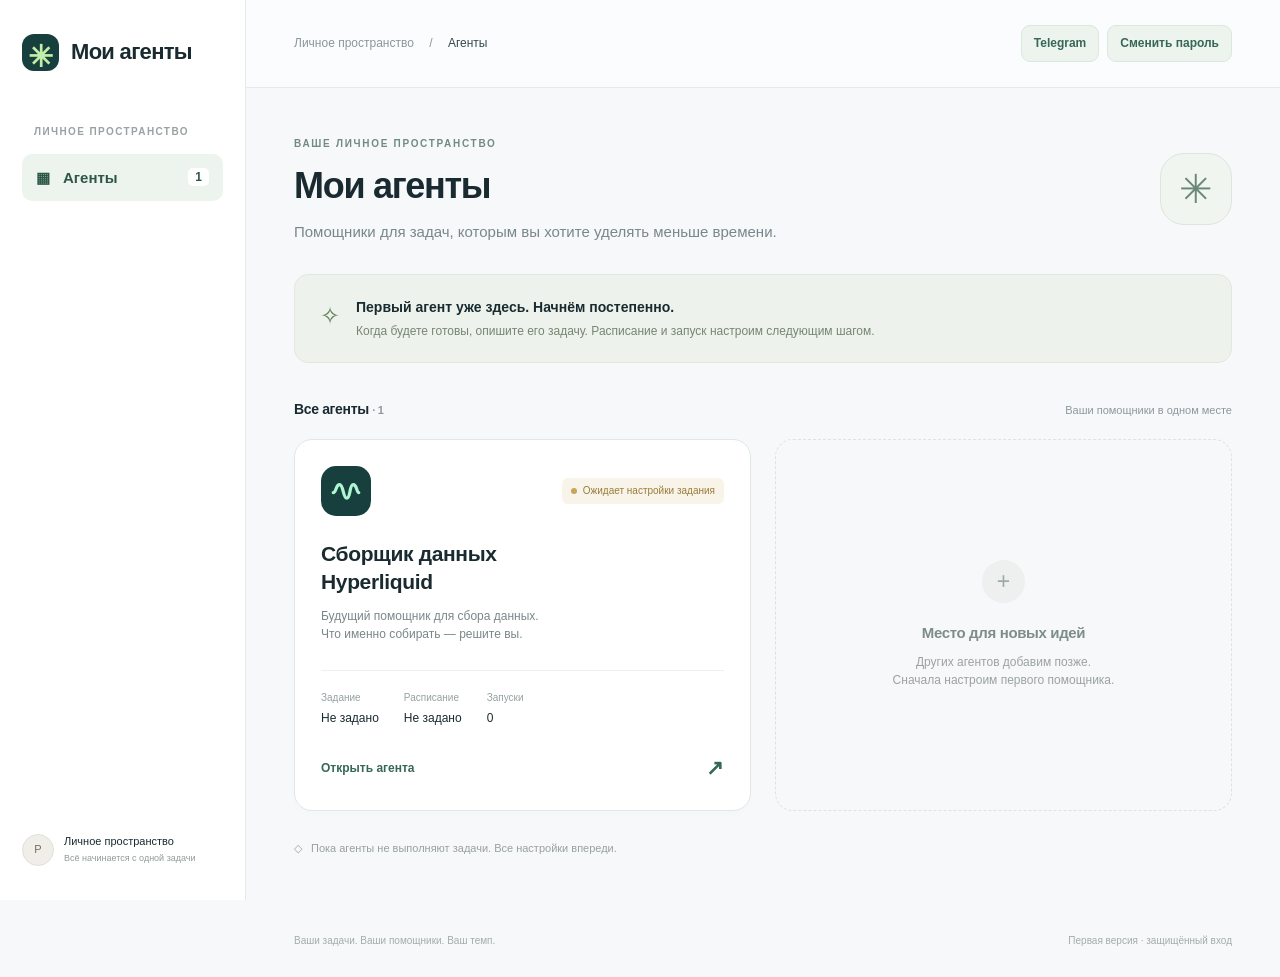
==== work/publish/index.html @ cce95d67 "Initial safe snapshot of my-agents" ====
<!doctype html>
<html lang="ru">
<head><meta charset="utf-8"><meta name="viewport" content="width=device-width,initial-scale=1"><title>Мои агенты</title><link rel="stylesheet" href="style.css"></head>
<body>
<aside class="sidebar"><a class="brand" href="#"><span class="brand-icon">✳</span> Мои агенты</a><div class="space-label">ЛИЧНОЕ ПРОСТРАНСТВО</div><a class="nav active" href="#"><span>▦</span> Агенты <b>1</b></a><div class="sidebar-bottom"><span class="avatar">Р</span><div>Личное пространство<small>Всё начинается с одной задачи</small></div></div></aside>
<div class="workspace"><header><div class="breadcrumb">Личное пространство <span>/</span> <a href="#">Агенты</a><span id="crumb"></span></div><div class="header-actions"><a class="account-link" href="/telegram">Telegram</a><a class="account-link" href="/account">Сменить пароль</a></div></header>
<main id="main"></main><footer>Ваши задачи. Ваши помощники. Ваш темп.<span>Первая версия · защищённый вход</span></footer></div>
<div id="toast" role="status"></div>
<script src="app.js"></script></body></html>
---- work/publish/style.css ----
*{box-sizing:border-box}body{margin:0;background:#f7f8fa;color:#192b30;font:15px/1.55 -apple-system,BlinkMacSystemFont,"Segoe UI",sans-serif}a{color:inherit;text-decoration:none}button,textarea{font:inherit}button,a,textarea{outline-offset:5px}button{cursor:pointer}.sidebar{position:fixed;inset:0 auto 0 0;width:246px;background:#fff;border-right:1px solid #e6e9ea;padding:34px 22px;display:flex;flex-direction:column}.brand{display:flex;align-items:center;gap:12px;font-size:22px;font-weight:750;letter-spacing:-.7px}.brand-icon{width:37px;height:37px;border-radius:12px;background:#173f3d;color:#c2eeaa;display:grid;place-items:center;font-size:30px}.space-label{font-size:10px;font-weight:700;letter-spacing:1.4px;color:#98a1a3;margin:53px 12px 14px}.nav{padding:12px 14px;border-radius:10px;display:flex;gap:13px;align-items:center}.nav.active{background:#edf4ee;color:#2e5748;font-weight:600}.nav b{margin-left:auto;background:#fff;font-size:12px;padding:0 7px;border-radius:5px}.sidebar-bottom{margin-top:auto;display:flex;gap:10px;font-size:11px;align-items:center}.sidebar-bottom small{display:block;color:#919a9c;font-size:9px;margin-top:2px}.avatar{background:#f0eee8;border:1px solid #e2e0d8;border-radius:50%;height:32px;width:32px;display:grid;place-items:center;color:#776d59}.workspace{margin-left:246px;min-height:100vh;display:flex;flex-direction:column}header{height:88px;border-bottom:1px solid #e6e9ea;display:flex;align-items:center;justify-content:space-between;padding:0 48px;background:#ffffff99}.breadcrumb{font-size:12px;color:#8b9699}.breadcrumb span{padding:0 12px}.breadcrumb a{color:#34494c}.preview{font-size:11px;background:#fff;border:1px solid #dfe5e3;border-radius:20px;padding:6px 12px;display:flex;align-items:center;gap:6px;color:#60716d}i{width:6px;height:6px;border-radius:50%;background:#839a88;display:inline-block}main{padding:48px;max-width:1320px;width:100%;margin:auto;flex:1}h1{font-size:36px;line-height:1.2;letter-spacing:-1.3px;margin:0 0 13px;font-weight:700}h2{font-size:19px;letter-spacing:-.35px;margin:0}p{color:#7a878a;margin:0}.hero{display:flex;justify-content:space-between;gap:24px;align-items:center}.eyebrow{font-size:10px;letter-spacing:1.7px;font-weight:700;color:#718b80;margin-bottom:12px}.hero-symbol{width:72px;height:72px;display:grid;place-items:center;border:1px solid #dce5df;border-radius:24px;color:#698879;background:#f0f5ef;font-size:40px}.intro{margin:31px 0 36px;display:flex;gap:16px;padding:22px 25px;background:#edf3ec;border:1px solid #e1e9de;border-radius:14px}.intro .star{color:#627f59;font-size:24px}.intro strong{font-size:14px;font-weight:600;display:block;margin-bottom:3px}.intro p{font-size:12px;color:#778572}.section-label{display:flex;align-items:center;justify-content:space-between;margin-bottom:18px}.section-label h2{font-size:14px;font-weight:650}.section-label span{font-size:11px;color:#8c989b}.grid{display:grid;grid-template-columns:repeat(2,minmax(0,1fr));gap:24px}.agent-card{display:block;background:#fff;border:1px solid #e1e7e5;border-radius:18px;padding:26px;box-shadow:0 4px 10px #20362b03;transition:.18s}.agent-card:hover{transform:translateY(-3px);border-color:#a5bcb0;box-shadow:0 8px 25px #20362b09}.card-top{display:flex;align-items:center;justify-content:space-between;margin-bottom:24px}.agent-icon{width:50px;height:50px;border-radius:15px;background:#173f3d;color:#aef6d1;display:grid;place-items:center}.agent-icon svg{width:32px;height:32px}.badge{font-size:10px;display:inline-flex;align-items:center;gap:6px;padding:5px 9px;background:#f8f4e9;color:#9b7c3a;border-radius:6px}.badge i{background:#c9a45a}.agent-card h2{max-width:260px;line-height:1.35;margin-bottom:10px;font-size:21px}.agent-card p{font-size:12px;max-width:290px}.meta{display:flex;gap:25px;border-top:1px solid #edf0ef;margin-top:26px;padding-top:19px}.meta div{font-size:12px}.meta small{color:#96a0a2;display:block;font-size:10px;margin-bottom:4px}.card-bottom{display:flex;align-items:center;justify-content:space-between;margin-top:24px;color:#376756;font-size:12px;font-weight:600}.arrow{font-size:21px}.next-card{border:1px dashed #dce3e0;border-radius:18px;padding:40px;display:flex;align-items:center;justify-content:center;text-align:center;min-height:310px}.next-card .plus{width:43px;height:43px;border-radius:50%;background:#edf0ef;color:#9eaaa6;display:grid;place-items:center;margin:0 auto 18px;font-size:23px}.next-card h2{font-size:15px;color:#7e8d87;margin-bottom:8px}.next-card p{font-size:12px;max-width:230px;color:#9aa39f}.bottom-note{margin-top:29px;font-size:11px;color:#97a19f;display:flex;gap:9px}footer{padding:28px 48px;color:#a3acab;font-size:10px;display:flex;justify-content:space-between;gap:16px}.back{display:inline-block;font-size:12px;color:#6f837b;margin-bottom:27px}.detail-title{display:flex;gap:18px;align-items:center}.detail-title h1{font-size:30px;max-width:560px}.detail-title .agent-icon{flex-shrink:0;width:60px;height:60px}.detail-status{margin-top:18px;display:flex;gap:15px;align-items:center;flex-wrap:wrap}.detail-status p{font-size:12px}.tabs{display:flex;gap:28px;border-bottom:1px solid #dfe5e2;margin:35px 0 25px;overflow:auto}.tabs button{border:0;background:none;padding:0 0 14px;white-space:nowrap;color:#8b9691;font-size:13px}.tabs button.selected{color:#28543f;border-bottom:2px solid #28543f;font-weight:600}.panel{padding:30px;background:#fff;border:1px solid #e2e7e4;border-radius:16px}.panel p{font-size:13px;margin-top:8px}.panel label{display:block;font-size:12px;margin:24px 0 8px;font-weight:600}textarea{resize:vertical;width:100%;min-height:150px;border:1px solid #dce4df;border-radius:10px;padding:15px;background:#fcfdfc;color:#293f36}textarea::placeholder{color:#a1aaa5}.actions{display:flex;align-items:center;gap:12px;margin-top:19px;flex-wrap:wrap}.btn{padding:11px 18px;border:0;border-radius:9px;background:#244e40;color:white;font-size:12px;font-weight:600}.btn:disabled{background:#edf0ed;color:#a0aaa3;cursor:not-allowed}.hint{font-size:11px!important;color:#9aa49e!important}.empty{text-align:center;padding:46px 20px}.empty-symbol{font-size:28px;color:#85a18e;margin-bottom:16px}.empty h2{font-size:19px}.empty p{max-width:430px;margin:10px auto 0}.storage{font-size:10px;color:#9ba59f;margin-top:14px}#toast{position:fixed;bottom:26px;left:50%;transform:translateX(-50%);padding:13px 22px;background:#254f41;color:white;font-size:13px;border-radius:10px;box-shadow:0 5px 30px #0002;display:none}
@media(min-width:1500px){main{padding-top:65px}}@media(max-width:1050px){.sidebar{width:205px;padding:30px 17px}.workspace{margin-left:205px}main{padding:32px}header{padding:0 32px}.grid{gap:16px}.agent-card{padding:21px}.badge{font-size:9px}.card-top{gap:8px}.next-card{padding:25px}footer{padding:25px 32px}.brand{font-size:20px}}@media(max-width:760px){.sidebar{position:static;width:auto;padding:18px 22px;border-right:0;border-bottom:1px solid #e6e9ea}.brand{font-size:20px}.brand-icon{height:32px;width:32px;font-size:25px}.space-label,.nav,.sidebar-bottom{display:none}.workspace{margin:0;min-height:calc(100vh - 69px)}header{height:58px;padding:0 22px}.breadcrumb{font-size:10px}.breadcrumb span{padding:0 6px}.preview{font-size:9px;padding:4px 8px}main{padding:30px 22px}h1{font-size:31px}.hero p{font-size:13px}.hero-symbol{display:none}.intro{margin:25px 0 28px;padding:18px;gap:12px}.intro p{font-size:11px}.grid{grid-template-columns:1fr}.agent-card{padding:24px}.agent-card h2{font-size:22px}.badge{font-size:10px}.next-card{min-height:180px;padding:25px}.next-card .plus{margin-bottom:10px;height:32px;width:32px}.bottom-note{font-size:10px}footer{padding:20px 22px;flex-direction:column;gap:5px}.detail-title h1{font-size:25px;letter-spacing:-.6px}.detail-title{align-items:flex-start;gap:12px}.detail-title .agent-icon{width:45px;height:45px;border-radius:12px}.panel{padding:22px}.tabs{gap:23px}.tabs button{font-size:12px}.detail-status{gap:9px}.empty{padding:30px 0}}

.account-link{font-size:12px;color:#376756;background:#edf4ee;border:1px solid #dbe8de;border-radius:9px;padding:8px 12px;font-weight:600;white-space:nowrap}.account-link:hover{background:#e1eee4}@media(max-width:760px){.account-link{font-size:10px;padding:6px 8px}}

.header-actions{display:flex;gap:8px;align-items:center}@media(max-width:760px){.header-actions{gap:4px}.account-link{font-size:9px;padding:5px 6px}}
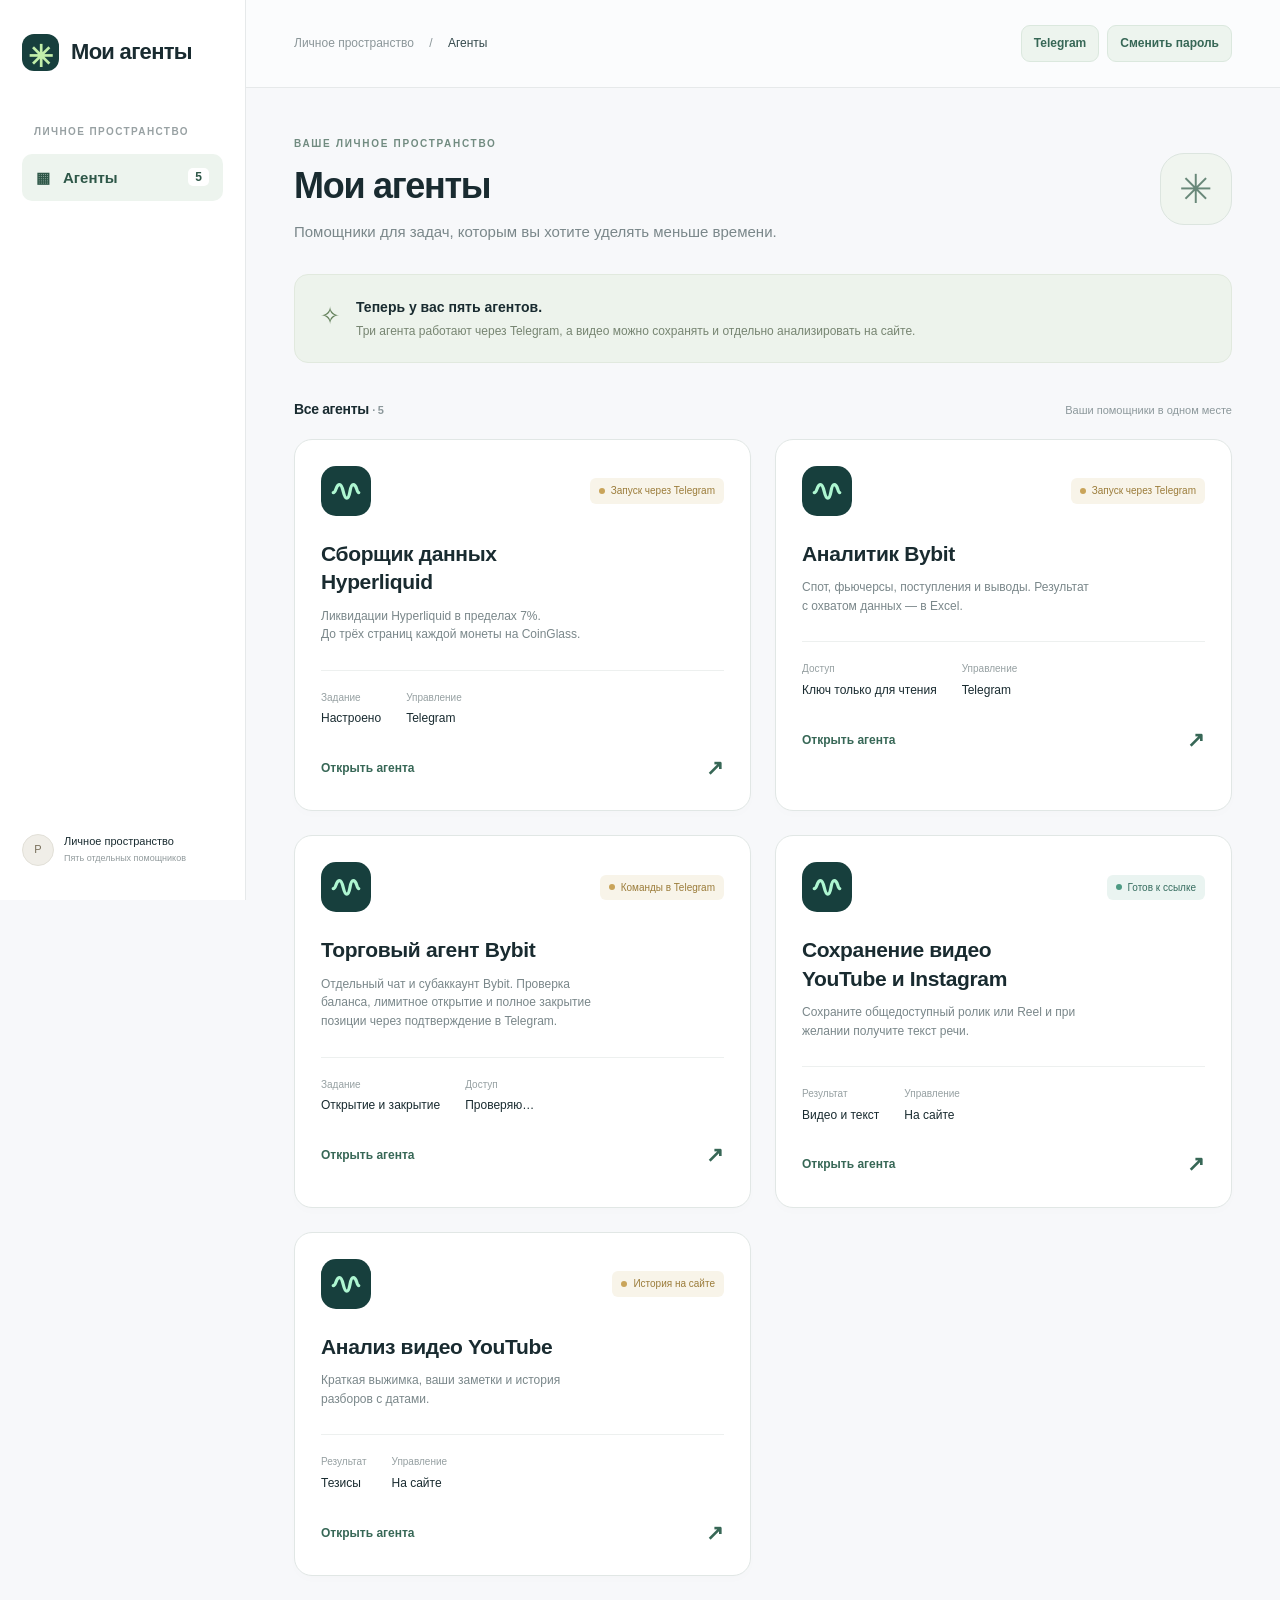
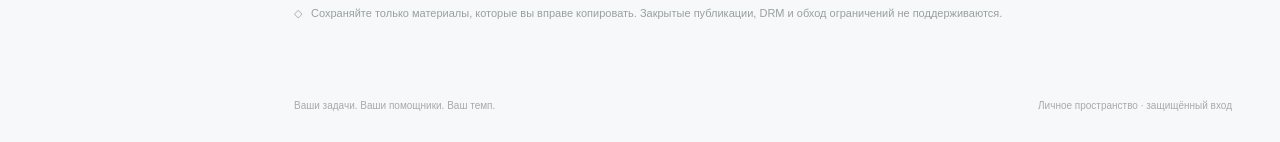
==== commit 76c7ec8a: "агент аналитик ютуба" ====
--- a/work/publish/index.html
+++ b/work/publish/index.html
@@ -1,9 +1,9 @@
 <!doctype html>
 <html lang="ru">
-<head><meta charset="utf-8"><meta name="viewport" content="width=device-width,initial-scale=1"><title>Мои агенты</title><link rel="stylesheet" href="style.css"></head>
+<head><meta charset="utf-8"><meta name="viewport" content="width=device-width,initial-scale=1"><title>Мои агенты</title><link rel="stylesheet" href="style.css?v=ai-summary-2"></head>
 <body>
-<aside class="sidebar"><a class="brand" href="#"><span class="brand-icon">✳</span> Мои агенты</a><div class="space-label">ЛИЧНОЕ ПРОСТРАНСТВО</div><a class="nav active" href="#"><span>▦</span> Агенты <b>1</b></a><div class="sidebar-bottom"><span class="avatar">Р</span><div>Личное пространство<small>Всё начинается с одной задачи</small></div></div></aside>
+<aside class="sidebar"><a class="brand" href="#"><span class="brand-icon">✳</span> Мои агенты</a><div class="space-label">ЛИЧНОЕ ПРОСТРАНСТВО</div><a class="nav active" href="#"><span>▦</span> Агенты <b>5</b></a><div class="sidebar-bottom"><span class="avatar">Р</span><div>Личное пространство<small>Пять отдельных помощников</small></div></div></aside>
 <div class="workspace"><header><div class="breadcrumb">Личное пространство <span>/</span> <a href="#">Агенты</a><span id="crumb"></span></div><div class="header-actions"><a class="account-link" href="/telegram">Telegram</a><a class="account-link" href="/account">Сменить пароль</a></div></header>
-<main id="main"></main><footer>Ваши задачи. Ваши помощники. Ваш темп.<span>Первая версия · защищённый вход</span></footer></div>
+<main id="main"></main><footer>Ваши задачи. Ваши помощники. Ваш темп.<span>Личное пространство · защищённый вход</span></footer></div>
 <div id="toast" role="status"></div>
-<script src="app.js"></script></body></html>
+<script src="app.js?v=ai-summary-3"></script></body></html>
--- a/work/publish/style.css
+++ b/work/publish/style.css
@@ -4,3 +4,12 @@
 .account-link{font-size:12px;color:#376756;background:#edf4ee;border:1px solid #dbe8de;border-radius:9px;padding:8px 12px;font-weight:600;white-space:nowrap}.account-link:hover{background:#e1eee4}@media(max-width:760px){.account-link{font-size:10px;padding:6px 8px}}
 
 .header-actions{display:flex;gap:8px;align-items:center}@media(max-width:760px){.header-actions{gap:4px}.account-link{font-size:9px;padding:5px 6px}}
+
+.media-badge{background:#eaf4f1;color:#376d60}.media-badge i{background:#4d9a83}.media-panel{margin-top:32px}.media-panel form{margin-top:22px}.media-url{display:block;width:100%;border:1px solid #d6e1dc;border-radius:10px;background:#fcfdfc;color:#213731;padding:14px 15px;font:inherit}.media-url:focus{border-color:#4f7f6e;box-shadow:0 0 0 3px #dcebe5}.rights-check{display:flex!important;align-items:flex-start;gap:10px;font-weight:400!important;color:#5e6f69;margin-top:17px!important}.rights-check input{width:17px;height:17px;margin:2px 0 0;accent-color:#285b49}.media-result{margin-top:22px}.media-state,.media-ready{border:1px solid #dfe7e3;border-radius:12px;background:#f7faf8;padding:17px;color:#61706b;font-size:13px}.media-result>.media-ready+.media-state{margin-top:12px}.media-state.working{display:flex;align-items:center;gap:10px}.media-state.error{border-color:#ecd6d2;background:#fff6f4;color:#984c40}.spinner{width:15px;height:15px;border:2px solid #bfd4ca;border-top-color:#376d60;border-radius:50%;animation:spin .8s linear infinite;flex:0 0 auto}.media-ready{display:flex;align-items:center;gap:13px;flex-wrap:wrap}.media-ready strong{color:#294a40}.media-ready span{color:#788681;min-width:180px;flex:1}.save-file,.gallery-file{display:inline-block}.secondary-file{background:#edf4ee;color:#315f50}.gallery-file{margin-left:auto}.media-limits{margin-top:20px;padding:18px;border-radius:12px;background:#f8f4e9;color:#735f36}.media-limits strong{font-size:12px}.media-limits p{font-size:11px;margin-top:5px;color:#877550}@keyframes spin{to{transform:rotate(360deg)}}@media(max-width:760px){.media-ready{align-items:flex-start;flex-direction:column}.save-file,.gallery-file{margin-left:0}.media-url{font-size:14px}}
+
+.summary-panel{margin-top:28px}.summary-panel p{max-width:700px}.summary-panel .media-url{margin-top:8px}.history-section{margin-top:32px}.history-card{background:#fff;border:1px solid #e2e7e4;border-radius:12px;margin:9px 0;padding:0 16px}.history-open{width:100%;display:flex;align-items:center;gap:16px;text-align:left;border:0;background:transparent;padding:17px 0;color:#293f36}.history-open strong{font-weight:600;flex:1}.history-date{font-size:11px;color:#83908a}.history-state{font-size:10px;color:#52755c;background:#edf4ee;border-radius:20px;padding:5px 9px;white-space:nowrap}.history-state.rejected{color:#946f51;background:#f8f0e9}.history-detail{margin-top:18px}.history-detail-top{display:flex;align-items:flex-start;justify-content:space-between;gap:15px}.history-detail h2{margin:0 0 7px}.history-detail .source-link{font-size:12px;color:#376756}.history-detail textarea{display:block;resize:vertical;width:100%;min-height:190px;border:1px solid #dce4df;border-radius:10px;padding:15px;background:#fcfdfc;color:#293f36;font:inherit}.history-detail #youtube-notes-edit{min-height:90px}.history-detail label{display:block;font-size:12px;margin:24px 0 8px;font-weight:600}.history-detail .text-button{background:transparent;border:0;color:#547267;font-size:12px;padding:8px}.history-detail .text-button.danger{color:#a14e48}.history-detail .btn.secondary{background:#edf3ec;color:#315846}.history-detail .error-text{color:#a34c48;font-size:12px}.working{padding:15px 0;font-size:12px;color:#71847a}.success-text{padding:15px 0;color:#376756;font-size:13px}.error-text{padding:12px 0;color:#a34c48;font-size:12px}
+@media(max-width:760px){.history-open{align-items:flex-start;flex-wrap:wrap;gap:6px}.history-open strong{flex-basis:100%}.history-date{flex:1}.history-detail-top{flex-direction:column}.history-detail .actions{align-items:stretch}.history-detail .actions button{width:100%}}
+.active-jobs{margin:24px 0;padding:22px;background:#edf4ee;border:1px solid #dce8dc;border-radius:14px}.active-jobs[hidden]{display:none}.active-jobs>h2{margin:0 0 14px;font-size:17px}.active-job-card{padding:16px 0;border-top:1px solid #d9e5da}.active-job-card h3{margin:8px 0;font-size:15px}.active-job-card a{color:#28543f;text-decoration:underline;font-size:12px}.active-job-card p{margin:8px 0 0;font-size:12px;color:#63746b}.active-job-status{font-size:11px;font-weight:700;color:#315d48}.active-job-card progress{display:block;width:100%;height:8px;margin-top:12px;accent-color:#28543f}
+.video-thumbnail{display:block;width:min(100%,260px);aspect-ratio:16/9;object-fit:cover;border-radius:10px;background:#e9efeb}.active-job-channel,.history-channel{font-size:12px;color:#65756c}.history-open{gap:14px}.history-open strong{flex:initial}.history-thumbnail{width:112px;aspect-ratio:16/9;object-fit:cover;border-radius:8px;background:#e9efeb;flex:none}.history-meta{display:flex;flex:1;min-width:0;flex-direction:column;gap:4px}.history-meta strong{overflow-wrap:anywhere}.history-detail-top>.video-thumbnail{width:180px;flex:none}.history-detail-top>div{flex:1}@media(max-width:760px){.history-thumbnail{width:92px}.history-meta{flex-basis:calc(100% - 110px)}.history-open .history-state{margin-left:auto}.history-detail-top>.video-thumbnail{width:min(100%,260px)}}
+.api-cost-warning{margin:16px 0;padding:14px 16px;border:1px solid #b8d6f3;border-radius:10px;background:#f0f7ff;color:#245b93;font-size:13px;line-height:1.55}.api-cost-warning strong{display:block;margin-bottom:4px}.summary-key-settings{margin:18px 0;padding:14px 16px;border:1px solid #dce5df;border-radius:10px;background:#f8faf8}.summary-key-settings summary{cursor:pointer;font-weight:600;color:#315b4b}.summary-key-settings p{font-size:12px}.summary-key-settings #summary-key-state{font-size:12px;color:#61756b;margin-top:10px}.summary-key-settings button[hidden]{display:none}
+.youtube-summary-preview{border:1px solid #dce5df;border-radius:10px;background:#fbfdfb;padding:18px 20px;line-height:1.65;color:#293f36}.youtube-summary-preview h3{margin:18px 0 8px;font-size:16px}.youtube-summary-preview h3:first-child{margin-top:0}.youtube-summary-preview p{margin:8px 0}.youtube-summary-preview ol,.youtube-summary-preview ul{padding-left:24px;margin:8px 0}.youtube-summary-preview li{padding-left:4px;margin:9px 0}.youtube-summary-preview a{color:#1769aa;font-weight:600;text-decoration:underline;text-underline-offset:2px}
